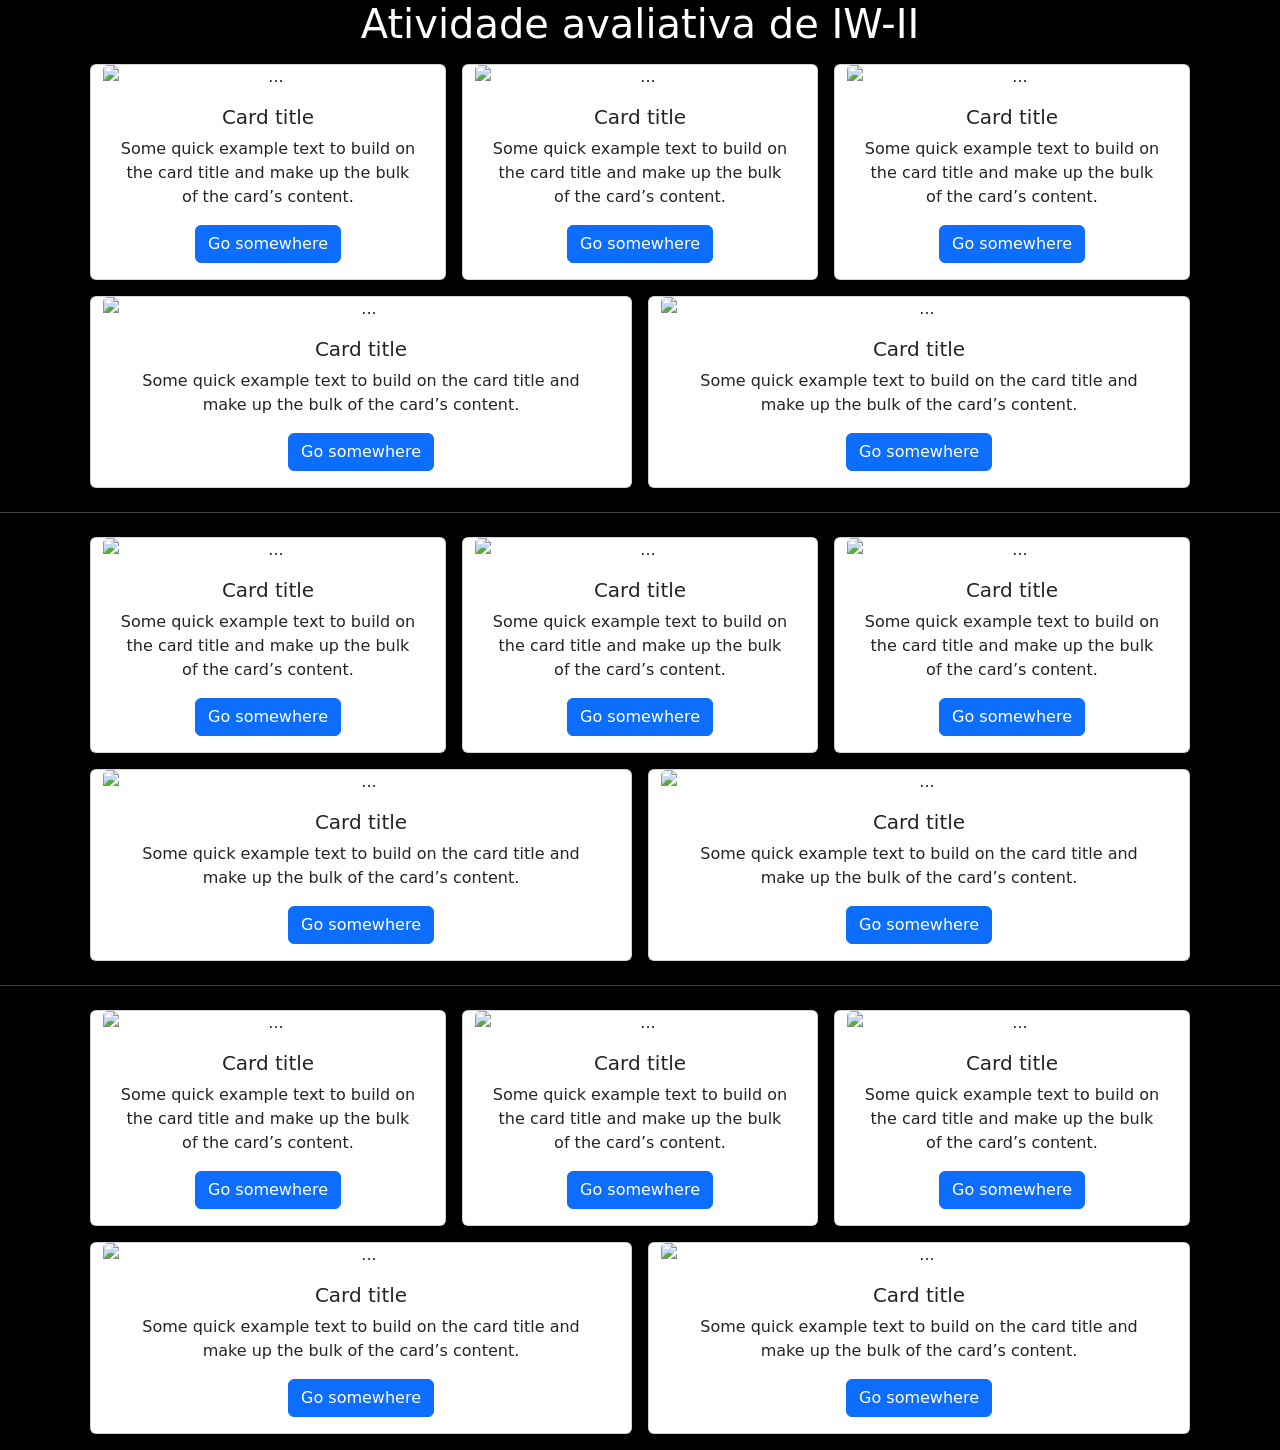
==== aula_iw2/index.html @ 53c9bd89 "Add files via upload" ====
<!DOCTYPE html>
<html lang="pt-br">

<head>
    <meta charset="UTF-8">
    <meta name="viewport" content="width=device-width, initial-scale=1.0">
    <title>Atividade avaliativa </title>
    <!-- bootstrap -->
    <link href="https://cdn.jsdelivr.net/npm/bootstrap@5.3.8/dist/css/bootstrap.min.css" rel="stylesheet"
        integrity="sha384-sRIl4kxILFvY47J16cr9ZwB07vP4J8+LH7qKQnuqkuIAvNWLzeN8tE5YBujZqJLB" crossorigin="anonymous">
    <script src="https://cdn.jsdelivr.net/npm/bootstrap@5.3.8/dist/js/bootstrap.bundle.min.js"
        integrity="sha384-FKyoEForCGlyvwx9Hj09JcYn3nv7wiPVlz7YYwJrWVcXK/BmnVDxM+D2scQbITxI"
        crossorigin="anonymous"></script>
    <!-- css e js local -->
    <link rel="stylesheet" href="style.css">
    <script src="script.js"></script>
</head>

<body style="background-color: black;">

    <h1 class="text-center " style="color: white;">Atividade avaliativa de IW-II</h1>

    <div class="row container text-center mx-auto">

        <div class="card col m-2" style="width: 18rem;">
            <img src="..." class="card-img-top" alt="...">
            <div class="card-body">
                <h5 class="card-title">Card title</h5>
                <p class="card-text">Some quick example text to build on the card title and make up the bulk of the
                    card’s content.</p>
                <a href="#" class="btn btn-primary">Go somewhere</a>
            </div>
        </div>
        <div class="card col m-2" style="width: 18rem;">
            <img src="..." class="card-img-top" alt="...">
            <div class="card-body">
                <h5 class="card-title">Card title</h5>
                <p class="card-text">Some quick example text to build on the card title and make up the bulk of the
                    card’s content.</p>
                <a href="#" class="btn btn-primary">Go somewhere</a>
            </div>
        </div>
        <div class="card col m-2" style="width: 18rem;">
            <img src="..." class="card-img-top" alt="...">
            <div class="card-body">
                <h5 class="card-title">Card title</h5>
                <p class="card-text">Some quick example text to build on the card title and make up the bulk of the
                    card’s content.</p>
                <a href="#" class="btn btn-primary">Go somewhere</a>
            </div>
        </div>
    </div>
    <div class="row container text-center mx-auto mb-2">
        <div class="card col m-2" style="width: 18rem;">
            <img src="..." class="card-img-top" alt="...">
            <div class="card-body">
                <h5 class="card-title">Card title</h5>
                <p class="card-text">Some quick example text to build on the card title and make up the bulk of the
                    card’s content.</p>
                <a href="#" class="btn btn-primary">Go somewhere</a>
            </div>
        </div>
        <div class="card col m-2" style="width: 18rem;">
            <img src="..." class="card-img-top" alt="...">
            <div class="card-body">
                <h5 class="card-title">Card title</h5>
                <p class="card-text">Some quick example text to build on the card title and make up the bulk of the
                    card’s content.</p>
                <a href="#" class="btn btn-primary">Go somewhere</a>
            </div>
        </div>
    </div>
    <hr>
    <div class="row container text-center mx-auto">

        <div class="card col m-2" style="width: 18rem;">
            <img src="..." class="card-img-top" alt="...">
            <div class="card-body">
                <h5 class="card-title">Card title</h5>
                <p class="card-text">Some quick example text to build on the card title and make up the bulk of the
                    card’s content.</p>
                <a href="#" class="btn btn-primary">Go somewhere</a>
            </div>
        </div>
        <div class="card col m-2" style="width: 18rem;">
            <img src="..." class="card-img-top" alt="...">
            <div class="card-body">
                <h5 class="card-title">Card title</h5>
                <p class="card-text">Some quick example text to build on the card title and make up the bulk of the
                    card’s content.</p>
                <a href="#" class="btn btn-primary">Go somewhere</a>
            </div>
        </div>
        <div class="card col m-2" style="width: 18rem;">
            <img src="..." class="card-img-top" alt="...">
            <div class="card-body">
                <h5 class="card-title">Card title</h5>
                <p class="card-text">Some quick example text to build on the card title and make up the bulk of the
                    card’s content.</p>
                <a href="#" class="btn btn-primary">Go somewhere</a>
            </div>
        </div>
    </div>
    <div class="row container text-center mx-auto mb-2">
        <div class="card col m-2" style="width: 18rem;">
            <img src="..." class="card-img-top" alt="...">
            <div class="card-body">
                <h5 class="card-title">Card title</h5>
                <p class="card-text">Some quick example text to build on the card title and make up the bulk of the
                    card’s content.</p>
                <a href="#" class="btn btn-primary">Go somewhere</a>
            </div>
        </div>
        <div class="card col m-2" style="width: 18rem;">
            <img src="..." class="card-img-top" alt="...">
            <div class="card-body">
                <h5 class="card-title">Card title</h5>
                <p class="card-text">Some quick example text to build on the card title and make up the bulk of the
                    card’s content.</p>
                <a href="#" class="btn btn-primary">Go somewhere</a>
            </div>
        </div>
    </div>
    <hr>
    <div class="row container text-center mx-auto">

        <div class="card col m-2" style="width: 18rem;">
            <img src="..." class="card-img-top" alt="...">
            <div class="card-body">
                <h5 class="card-title">Card title</h5>
                <p class="card-text">Some quick example text to build on the card title and make up the bulk of the
                    card’s content.</p>
                <a href="#" class="btn btn-primary">Go somewhere</a>
            </div>
        </div>
        <div class="card col m-2" style="width: 18rem;">
            <img src="..." class="card-img-top" alt="...">
            <div class="card-body">
                <h5 class="card-title">Card title</h5>
                <p class="card-text">Some quick example text to build on the card title and make up the bulk of the
                    card’s content.</p>
                <a href="#" class="btn btn-primary">Go somewhere</a>
            </div>
        </div>
        <div class="card col m-2" style="width: 18rem;">
            <img src="..." class="card-img-top" alt="...">
            <div class="card-body">
                <h5 class="card-title">Card title</h5>
                <p class="card-text">Some quick example text to build on the card title and make up the bulk of the
                    card’s content.</p>
                <a href="#" class="btn btn-primary">Go somewhere</a>
            </div>
        </div>
    </div>
    <div class="row container text-center mx-auto mb-2">
        <div class="card col m-2" style="width: 18rem;">
            <img src="..." class="card-img-top" alt="...">
            <div class="card-body">
                <h5 class="card-title">Card title</h5>
                <p class="card-text">Some quick example text to build on the card title and make up the bulk of the
                    card’s content.</p>
                <a href="#" class="btn btn-primary">Go somewhere</a>
            </div>
        </div>
        <div class="card col m-2" style="width: 18rem;">
            <img src="..." class="card-img-top" alt="...">
            <div class="card-body">
                <h5 class="card-title">Card title</h5>
                <p class="card-text">Some quick example text to build on the card title and make up the bulk of the
                    card’s content.</p>
                <a href="#" class="btn btn-primary">Go somewhere</a>
            </div>
        </div>
    </div>
</body>

</html>
---- aula_iw2/style.css ----
hr{
    color: white;
}
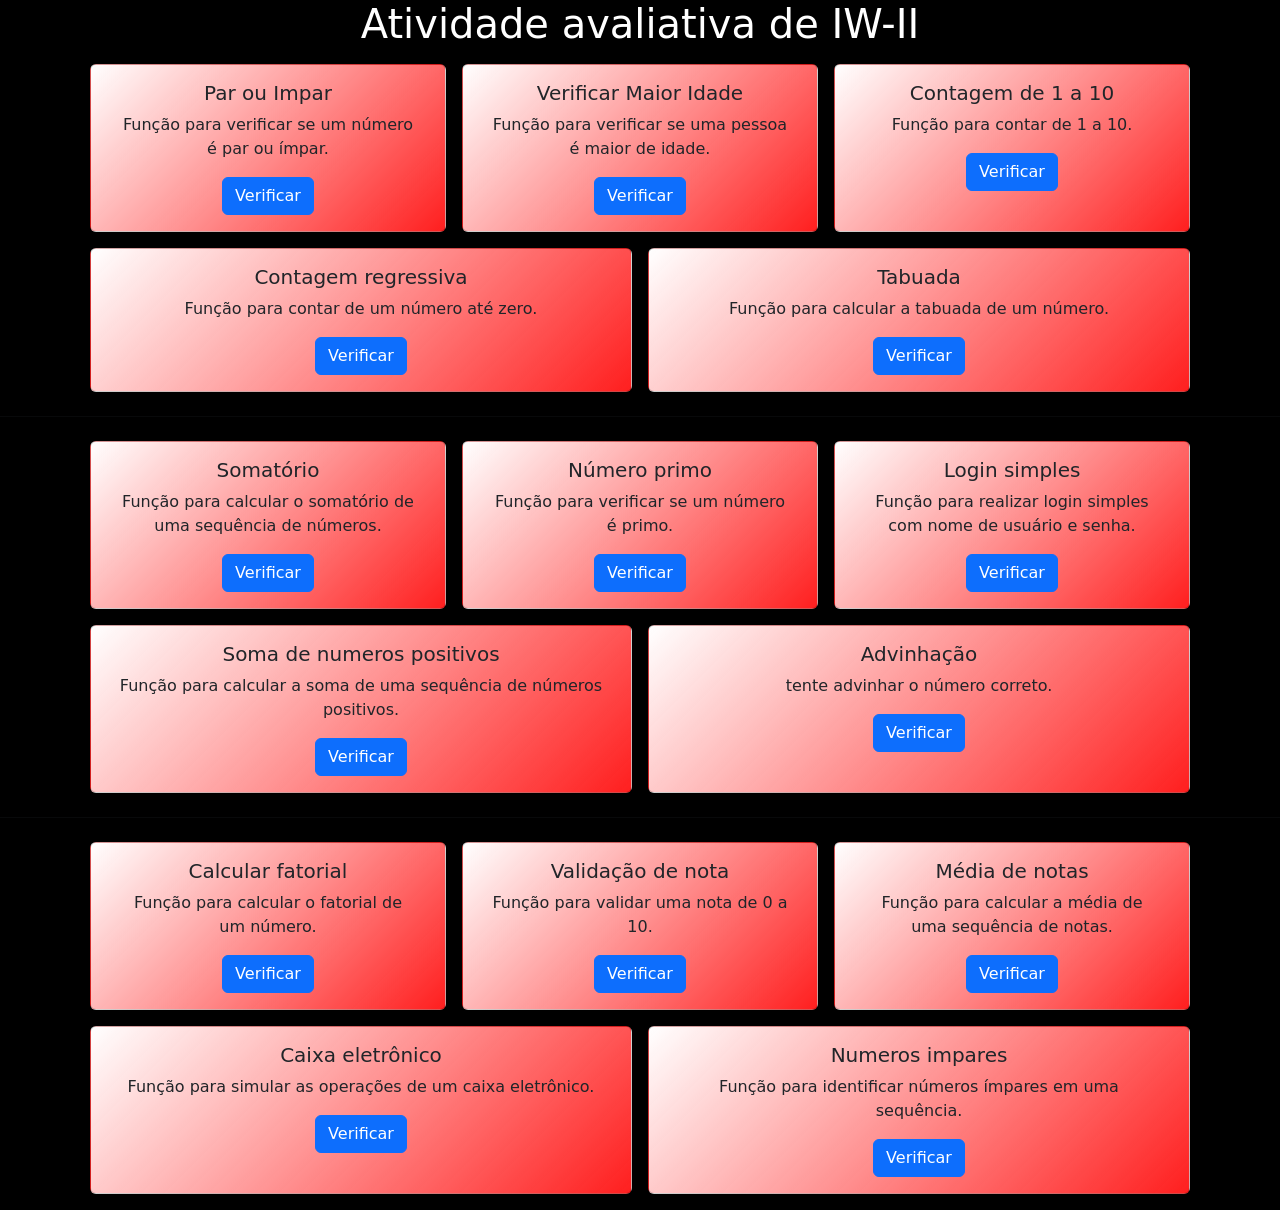
==== commit 10ed2052: "nao acabei" ====
--- a/aula_iw2/index.html
+++ b/aula_iw2/index.html
@@ -5,6 +5,7 @@
     <meta charset="UTF-8">
     <meta name="viewport" content="width=device-width, initial-scale=1.0">
     <title>Atividade avaliativa </title>
+    <link rel="stylesheet" href="style.css">
     <!-- bootstrap -->
     <link href="https://cdn.jsdelivr.net/npm/bootstrap@5.3.8/dist/css/bootstrap.min.css" rel="stylesheet"
         integrity="sha384-sRIl4kxILFvY47J16cr9ZwB07vP4J8+LH7qKQnuqkuIAvNWLzeN8tE5YBujZqJLB" crossorigin="anonymous">
@@ -12,7 +13,6 @@
         integrity="sha384-FKyoEForCGlyvwx9Hj09JcYn3nv7wiPVlz7YYwJrWVcXK/BmnVDxM+D2scQbITxI"
         crossorigin="anonymous"></script>
     <!-- css e js local -->
-    <link rel="stylesheet" href="style.css">
     <script src="script.js"></script>
 </head>
 
@@ -21,154 +21,136 @@
     <h1 class="text-center " style="color: white;">Atividade avaliativa de IW-II</h1>
 
     <div class="row container text-center mx-auto">
-
+        <!-- PRIMEIRO CARD -->
         <div class="card col m-2" style="width: 18rem;">
-            <img src="..." class="card-img-top" alt="...">
             <div class="card-body">
-                <h5 class="card-title">Card title</h5>
-                <p class="card-text">Some quick example text to build on the card title and make up the bulk of the
-                    card’s content.</p>
-                <a href="#" class="btn btn-primary">Go somewhere</a>
+                <h5 class="card-title">Par ou Impar</h5>
+                <p class="card-text">Função para verificar se um número é par ou ímpar.</p>
+                <button class="btn btn-primary" onclick="verificarParOuImpar()">Verificar</button>
             </div>
         </div>
+        <!-- SEGUNDO CARD -->
         <div class="card col m-2" style="width: 18rem;">
-            <img src="..." class="card-img-top" alt="...">
             <div class="card-body">
-                <h5 class="card-title">Card title</h5>
-                <p class="card-text">Some quick example text to build on the card title and make up the bulk of the
-                    card’s content.</p>
-                <a href="#" class="btn btn-primary">Go somewhere</a>
+                <h5 class="card-title">Verificar Maior Idade</h5>
+                <p class="card-text">Função para verificar se uma pessoa é maior de idade.</p>
+                <button class="btn btn-primary" onclick="verificarMaioridade()">Verificar</button>
             </div>
         </div>
+        <!-- TERCEIRO CARD -->
         <div class="card col m-2" style="width: 18rem;">
-            <img src="..." class="card-img-top" alt="...">
             <div class="card-body">
-                <h5 class="card-title">Card title</h5>
-                <p class="card-text">Some quick example text to build on the card title and make up the bulk of the
-                    card’s content.</p>
-                <a href="#" class="btn btn-primary">Go somewhere</a>
+                <h5 class="card-title">Contagem de 1 a 10</h5>
+                <p class="card-text">Função para contar de 1 a 10.</p>
+                <button class="btn btn-primary" onclick="contarAteDez()">Verificar</button>
             </div>
         </div>
     </div>
     <div class="row container text-center mx-auto mb-2">
+        <!-- QUARTO CARD -->
         <div class="card col m-2" style="width: 18rem;">
-            <img src="..." class="card-img-top" alt="...">
             <div class="card-body">
-                <h5 class="card-title">Card title</h5>
-                <p class="card-text">Some quick example text to build on the card title and make up the bulk of the
-                    card’s content.</p>
-                <a href="#" class="btn btn-primary">Go somewhere</a>
+                <h5 class="card-title">Contagem regressiva</h5>
+                <p class="card-text">Função para contar de um número até zero.</p>
+                <button class="btn btn-primary" onclick="contagemRegressiva()">Verificar</button>
             </div>
         </div>
+        <!-- QUINTO CARD -->
         <div class="card col m-2" style="width: 18rem;">
-            <img src="..." class="card-img-top" alt="...">
             <div class="card-body">
-                <h5 class="card-title">Card title</h5>
-                <p class="card-text">Some quick example text to build on the card title and make up the bulk of the
-                    card’s content.</p>
-                <a href="#" class="btn btn-primary">Go somewhere</a>
+                <h5 class="card-title">Tabuada</h5>
+                <p class="card-text">Função para calcular a tabuada de um número.</p>
+                <button class="btn btn-primary" onclick="gerarTabuada()">Verificar</button>
             </div>
         </div>
     </div>
     <hr>
     <div class="row container text-center mx-auto">
-
+        <!-- SEXTO CARD -->
         <div class="card col m-2" style="width: 18rem;">
-            <img src="..." class="card-img-top" alt="...">
             <div class="card-body">
-                <h5 class="card-title">Card title</h5>
-                <p class="card-text">Some quick example text to build on the card title and make up the bulk of the
-                    card’s content.</p>
-                <a href="#" class="btn btn-primary">Go somewhere</a>
+                <h5 class="card-title">Somatório</h5>
+                <p class="card-text">Função para calcular o somatório de uma sequência de números.</p>
+                <button class="btn btn-primary" onclick="calcularSomatorio()">Verificar</button>
             </div>
         </div>
+        <!-- SÉTIMO CARD -->
         <div class="card col m-2" style="width: 18rem;">
-            <img src="..." class="card-img-top" alt="...">
             <div class="card-body">
-                <h5 class="card-title">Card title</h5>
-                <p class="card-text">Some quick example text to build on the card title and make up the bulk of the
-                    card’s content.</p>
-                <a href="#" class="btn btn-primary">Go somewhere</a>
+                <h5 class="card-title">Número primo</h5>
+                <p class="card-text">Função para verificar se um número é primo.</p>
+                <button class="btn btn-primary" onclick="verificarPrimo()">Verificar</button>
             </div>
         </div>
+        <!-- OITAVO CARD -->
         <div class="card col m-2" style="width: 18rem;">
-            <img src="..." class="card-img-top" alt="...">
             <div class="card-body">
-                <h5 class="card-title">Card title</h5>
-                <p class="card-text">Some quick example text to build on the card title and make up the bulk of the
-                    card’s content.</p>
-                <a href="#" class="btn btn-primary">Go somewhere</a>
+                <h5 class="card-title">Login simples</h5>
+                <p class="card-text">Função para realizar login simples com nome de usuário e senha.</p>
+                <button class="btn btn-primary" onclick="realizarLogin()">Verificar</button>
             </div>
         </div>
     </div>
     <div class="row container text-center mx-auto mb-2">
+        <!-- NONO CARD -->
         <div class="card col m-2" style="width: 18rem;">
-            <img src="..." class="card-img-top" alt="...">
             <div class="card-body">
-                <h5 class="card-title">Card title</h5>
-                <p class="card-text">Some quick example text to build on the card title and make up the bulk of the
-                    card’s content.</p>
-                <a href="#" class="btn btn-primary">Go somewhere</a>
+                <h5 class="card-title">Soma de numeros positivos</h5>
+                <p class="card-text">Função para calcular a soma de uma sequência de números positivos.</p>
+                <button class="btn btn-primary" onclick="somarPositivos()">Verificar</button>
             </div>
         </div>
+        <!-- DÉCIMO CARD -->
         <div class="card col m-2" style="width: 18rem;">
-            <img src="..." class="card-img-top" alt="...">
             <div class="card-body">
-                <h5 class="card-title">Card title</h5>
-                <p class="card-text">Some quick example text to build on the card title and make up the bulk of the
-                    card’s content.</p>
-                <a href="#" class="btn btn-primary">Go somewhere</a>
+                <h5 class="card-title">Advinhação</h5>
+                <p class="card-text">tente advinhar o número correto.</p>
+                <button class="btn btn-primary" onclick="jogoAdivinhacao()">Verificar</button>
             </div>
         </div>
     </div>
     <hr>
     <div class="row container text-center mx-auto">
-
+        <!-- DÉCIMO PRIMEIRO CARD -->
         <div class="card col m-2" style="width: 18rem;">
-            <img src="..." class="card-img-top" alt="...">
             <div class="card-body">
-                <h5 class="card-title">Card title</h5>
-                <p class="card-text">Some quick example text to build on the card title and make up the bulk of the
-                    card’s content.</p>
-                <a href="#" class="btn btn-primary">Go somewhere</a>
+                <h5 class="card-title">Calcular fatorial</h5>
+                <p class="card-text">Função para calcular o fatorial de um número.</p>
+                <button class="btn btn-primary" onclick="calcularFatorial()">Verificar</button>
             </div>
         </div>
+        <!-- DÉCIMO SEGUNDO CARD -->
         <div class="card col m-2" style="width: 18rem;">
-            <img src="..." class="card-img-top" alt="...">
             <div class="card-body">
-                <h5 class="card-title">Card title</h5>
-                <p class="card-text">Some quick example text to build on the card title and make up the bulk of the
-                    card’s content.</p>
-                <a href="#" class="btn btn-primary">Go somewhere</a>
+                <h5 class="card-title">Validação de nota</h5>
+                <p class="card-text">Função para validar uma nota de 0 a 10.</p>
+                <button class="btn btn-primary" onclick="validarNota()">Verificar</button>
             </div>
         </div>
+        <!-- DÉCIMO TERCEIRO CARD -->
         <div class="card col m-2" style="width: 18rem;">
-            <img src="..." class="card-img-top" alt="...">
             <div class="card-body">
-                <h5 class="card-title">Card title</h5>
-                <p class="card-text">Some quick example text to build on the card title and make up the bulk of the
-                    card’s content.</p>
-                <a href="#" class="btn btn-primary">Go somewhere</a>
+                <h5 class="card-title">Média de notas</h5>
+                <p class="card-text">Função para calcular a média de uma sequência de notas.</p>
+                <button class="btn btn-primary" onclick="verificarAprovacao()">Verificar</button>
             </div>
         </div>
     </div>
     <div class="row container text-center mx-auto mb-2">
+        <!-- DÉCIMO QUARTO CARD -->
         <div class="card col m-2" style="width: 18rem;">
-            <img src="..." class="card-img-top" alt="...">
             <div class="card-body">
-                <h5 class="card-title">Card title</h5>
-                <p class="card-text">Some quick example text to build on the card title and make up the bulk of the
-                    card’s content.</p>
-                <a href="#" class="btn btn-primary">Go somewhere</a>
+                <h5 class="card-title">Caixa eletrônico</h5>
+                <p class="card-text">Função para simular as operações de um caixa eletrônico.</p>
+                <button class="btn btn-primary" onclick="simularCaixaEletronico()">Verificar</button>
             </div>
         </div>
+        <!-- DÉCIMO QUINTO CARD -->
         <div class="card col m-2" style="width: 18rem;">
-            <img src="..." class="card-img-top" alt="...">
             <div class="card-body">
-                <h5 class="card-title">Card title</h5>
-                <p class="card-text">Some quick example text to build on the card title and make up the bulk of the
-                    card’s content.</p>
-                <a href="#" class="btn btn-primary">Go somewhere</a>
+                <h5 class="card-title">Numeros impares</h5>
+                <p class="card-text">Função para identificar números ímpares em uma sequência.</p>
+                <button class="btn btn-primary" onclick="listarImpares()">Verificar</button>
             </div>
         </div>
     </div>
--- a/aula_iw2/style.css
+++ b/aula_iw2/style.css
@@ -1,3 +1,13 @@
 hr{
     color: white;
+}
+
+.card{
+    background: linear-gradient(135deg, rgb(255, 255, 255), rgba(255, 0, 0, 0.877));
+    transition: all 5s ease;
+}
+
+.card:hover{
+    background: linear-gradient(135deg, rgba(255, 255, 255, 1), rgba(255, 255, 255, 0.3));
+    transition: all 5s ease;
 }
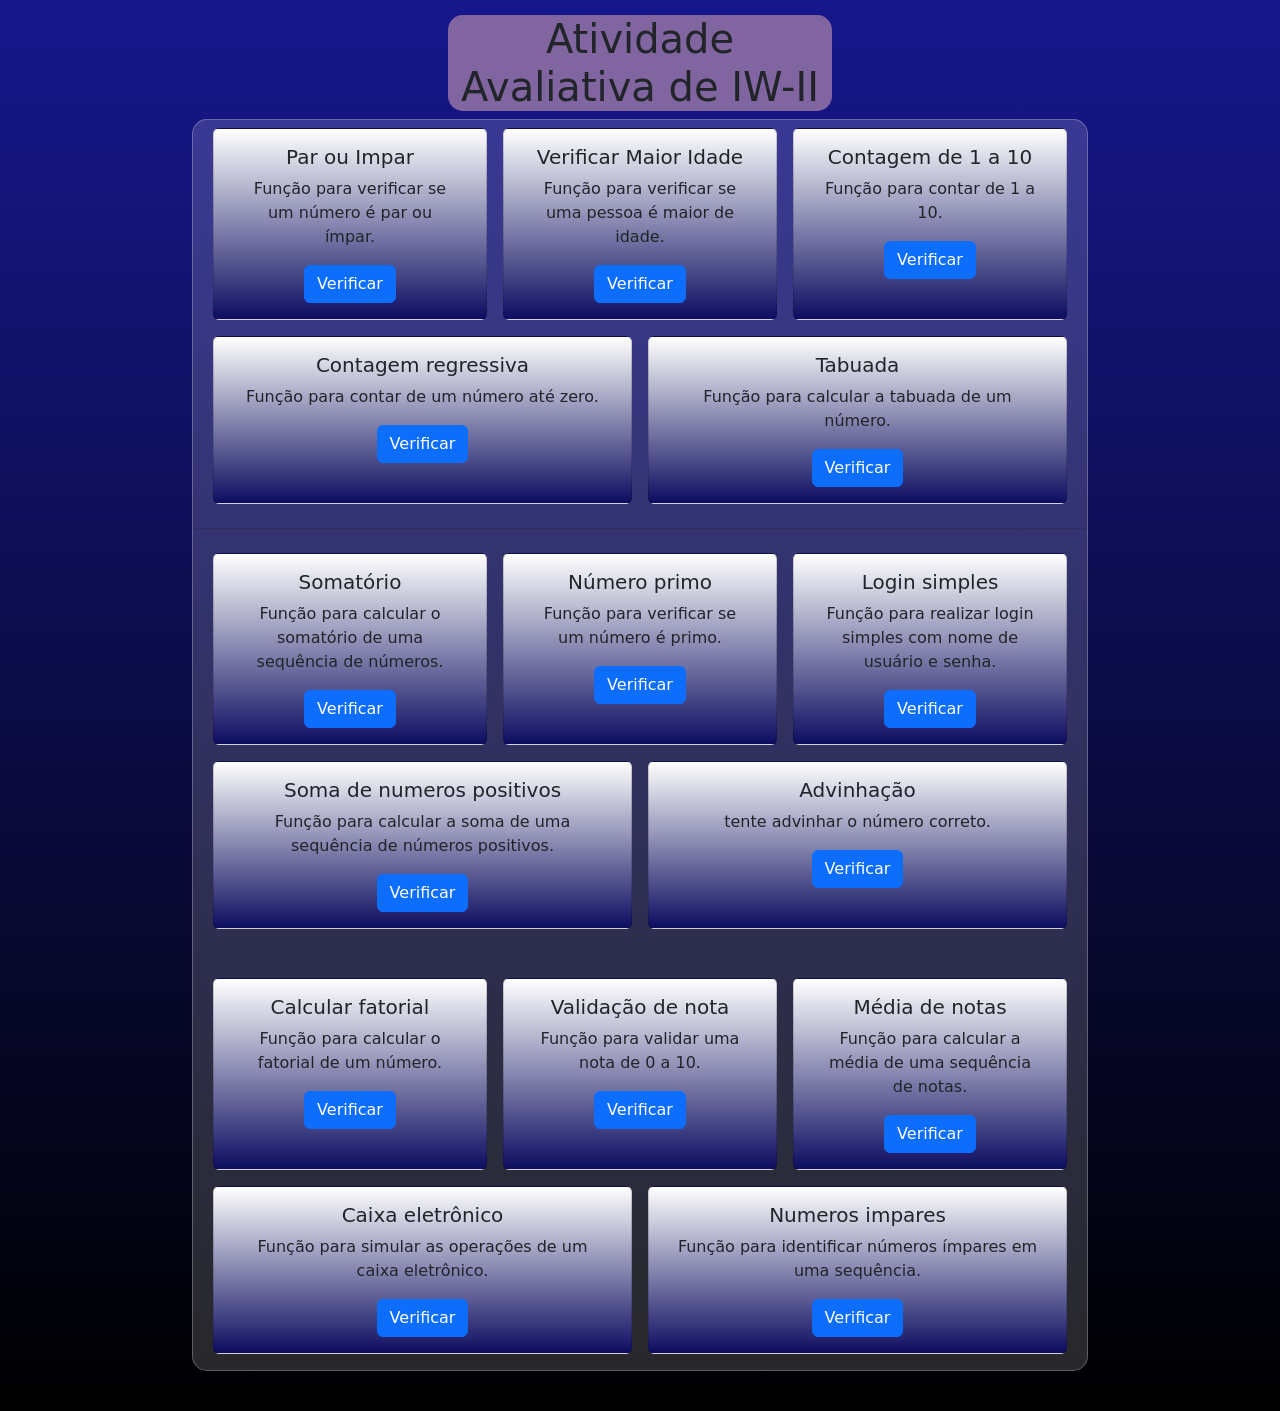
==== commit bdcf0d6d: "prova" ====
--- a/aula_iw2/index.html
+++ b/aula_iw2/index.html
@@ -16,144 +16,146 @@
     <script src="script.js"></script>
 </head>
 
-<body style="background-color: black;">
-
-    <h1 class="text-center " style="color: white;">Atividade avaliativa de IW-II</h1>
-
-    <div class="row container text-center mx-auto">
-        <!-- PRIMEIRO CARD -->
-        <div class="card col m-2" style="width: 18rem;">
-            <div class="card-body">
-                <h5 class="card-title">Par ou Impar</h5>
-                <p class="card-text">Função para verificar se um número é par ou ímpar.</p>
-                <button class="btn btn-primary" onclick="verificarParOuImpar()">Verificar</button>
+<body">
+    <div class="titulo">
+        <h1 class="text-center ">Atividade Avaliativa de IW-II</h1>
+    </div>
+    <main class="fundinho">
+        <div class="row container text-center mx-auto">
+            <!-- PRIMEIRO CARD -->
+            <div class="card col m-2" style="width: 18rem;">
+                <div class="card-body">
+                    <h5 class="card-title">Par ou Impar</h5>
+                    <p class="card-text">Função para verificar se um número é par ou ímpar.</p>
+                    <button class="btn btn-primary" onclick="verificarParOuImpar()">Verificar</button>
+                </div>
+            </div>
+            <!-- SEGUNDO CARD -->
+            <div class="card col m-2" style="width: 18rem;">
+                <div class="card-body">
+                    <h5 class="card-title">Verificar Maior Idade</h5>
+                    <p class="card-text">Função para verificar se uma pessoa é maior de idade.</p>
+                    <button class="btn btn-primary" onclick="verificarMaioridade()">Verificar</button>
+                </div>
+            </div>
+            <!-- TERCEIRO CARD -->
+            <div class="card col m-2" style="width: 18rem;">
+                <div class="card-body">
+                    <h5 class="card-title">Contagem de 1 a 10</h5>
+                    <p class="card-text">Função para contar de 1 a 10.</p>
+                    <button class="btn btn-primary" onclick="contarAteDez()">Verificar</button>
+                </div>
             </div>
         </div>
-        <!-- SEGUNDO CARD -->
-        <div class="card col m-2" style="width: 18rem;">
-            <div class="card-body">
-                <h5 class="card-title">Verificar Maior Idade</h5>
-                <p class="card-text">Função para verificar se uma pessoa é maior de idade.</p>
-                <button class="btn btn-primary" onclick="verificarMaioridade()">Verificar</button>
+        <div class="row container text-center mx-auto mb-2">
+            <!-- QUARTO CARD -->
+            <div class="card col m-2" style="width: 18rem;">
+                <div class="card-body">
+                    <h5 class="card-title">Contagem regressiva</h5>
+                    <p class="card-text">Função para contar de um número até zero.</p>
+                    <button class="btn btn-primary" onclick="contagemRegressiva()">Verificar</button>
+                </div>
+            </div>
+            <!-- QUINTO CARD -->
+            <div class="card col m-2" style="width: 18rem;">
+                <div class="card-body">
+                    <h5 class="card-title">Tabuada</h5>
+                    <p class="card-text">Função para calcular a tabuada de um número.</p>
+                    <button class="btn btn-primary" onclick="gerarTabuada()">Verificar</button>
+                </div>
             </div>
         </div>
-        <!-- TERCEIRO CARD -->
-        <div class="card col m-2" style="width: 18rem;">
-            <div class="card-body">
-                <h5 class="card-title">Contagem de 1 a 10</h5>
-                <p class="card-text">Função para contar de 1 a 10.</p>
-                <button class="btn btn-primary" onclick="contarAteDez()">Verificar</button>
+        <hr>
+        <div class="row container text-center mx-auto">
+            <!-- SEXTO CARD -->
+            <div class="card col m-2" style="width: 18rem;">
+                <div class="card-body">
+                    <h5 class="card-title">Somatório</h5>
+                    <p class="card-text">Função para calcular o somatório de uma sequência de números.</p>
+                    <button class="btn btn-primary" onclick="calcularSomatorio()">Verificar</button>
+                </div>
+            </div>
+            <!-- SÉTIMO CARD -->
+            <div class="card col m-2" style="width: 18rem;">
+                <div class="card-body">
+                    <h5 class="card-title">Número primo</h5>
+                    <p class="card-text">Função para verificar se um número é primo.</p>
+                    <button class="btn btn-primary" onclick="verificarPrimo()">Verificar</button>
+                </div>
+            </div>
+            <!-- OITAVO CARD -->
+            <div class="card col m-2" style="width: 18rem;">
+                <div class="card-body">
+                    <h5 class="card-title">Login simples</h5>
+                    <p class="card-text">Função para realizar login simples com nome de usuário e senha.</p>
+                    <button class="btn btn-primary" onclick="realizarLogin()">Verificar</button>
+                </div>
             </div>
         </div>
-    </div>
-    <div class="row container text-center mx-auto mb-2">
-        <!-- QUARTO CARD -->
-        <div class="card col m-2" style="width: 18rem;">
-            <div class="card-body">
-                <h5 class="card-title">Contagem regressiva</h5>
-                <p class="card-text">Função para contar de um número até zero.</p>
-                <button class="btn btn-primary" onclick="contagemRegressiva()">Verificar</button>
+        <div class="row container text-center mx-auto mb-2">
+            <!-- NONO CARD -->
+            <div class="card col m-2" style="width: 18rem;">
+                <div class="card-body">
+                    <h5 class="card-title">Soma de numeros positivos</h5>
+                    <p class="card-text">Função para calcular a soma de uma sequência de números positivos.</p>
+                    <button class="btn btn-primary" onclick="somarPositivos()">Verificar</button>
+                </div>
+            </div>
+            <!-- DÉCIMO CARD -->
+            <div class="card col m-2" style="width: 18rem;">
+                <div class="card-body">
+                    <h5 class="card-title">Advinhação</h5>
+                    <p class="card-text">tente advinhar o número correto.</p>
+                    <button class="btn btn-primary" onclick="jogoAdivinhacao()">Verificar</button>
+                </div>
             </div>
         </div>
-        <!-- QUINTO CARD -->
-        <div class="card col m-2" style="width: 18rem;">
-            <div class="card-body">
-                <h5 class="card-title">Tabuada</h5>
-                <p class="card-text">Função para calcular a tabuada de um número.</p>
-                <button class="btn btn-primary" onclick="gerarTabuada()">Verificar</button>
+        <hr>
+        <div class="row container text-center mx-auto">
+            <!-- DÉCIMO PRIMEIRO CARD -->
+            <div class="card col m-2" style="width: 18rem;">
+                <div class="card-body">
+                    <h5 class="card-title">Calcular fatorial</h5>
+                    <p class="card-text">Função para calcular o fatorial de um número.</p>
+                    <button class="btn btn-primary" onclick="calcularFatorial()">Verificar</button>
+                </div>
+            </div>
+            <!-- DÉCIMO SEGUNDO CARD -->
+            <div class="card col m-2" style="width: 18rem;">
+                <div class="card-body">
+                    <h5 class="card-title">Validação de nota</h5>
+                    <p class="card-text">Função para validar uma nota de 0 a 10.</p>
+                    <button class="btn btn-primary" onclick="validarNota()">Verificar</button>
+                </div>
+            </div>
+            <!-- DÉCIMO TERCEIRO CARD -->
+            <div class="card col m-2" style="width: 18rem;">
+                <div class="card-body">
+                    <h5 class="card-title">Média de notas</h5>
+                    <p class="card-text">Função para calcular a média de uma sequência de notas.</p>
+                    <button class="btn btn-primary" onclick="verificarAprovacao()">Verificar</button>
+                </div>
             </div>
         </div>
-    </div>
-    <hr>
-    <div class="row container text-center mx-auto">
-        <!-- SEXTO CARD -->
-        <div class="card col m-2" style="width: 18rem;">
-            <div class="card-body">
-                <h5 class="card-title">Somatório</h5>
-                <p class="card-text">Função para calcular o somatório de uma sequência de números.</p>
-                <button class="btn btn-primary" onclick="calcularSomatorio()">Verificar</button>
+        <div class="row container text-center mx-auto mb-2">
+            <!-- DÉCIMO QUARTO CARD -->
+            <div class="card col m-2" style="width: 18rem;">
+                <div class="card-body">
+                    <h5 class="card-title">Caixa eletrônico</h5>
+                    <p class="card-text">Função para simular as operações de um caixa eletrônico.</p>
+                    <button class="btn btn-primary" onclick="simularCaixaEletronico()">Verificar</button>
+                </div>
+            </div>
+            <!-- DÉCIMO QUINTO CARD -->
+            <div class="card col m-2" style="width: 18rem;">
+                <div class="card-body">
+                    <h5 class="card-title">Numeros impares</h5>
+                    <p class="card-text">Função para identificar números ímpares em uma sequência.</p>
+                    <button class="btn btn-primary" onclick="listarImpares()">Verificar</button>
+                </div>
             </div>
         </div>
-        <!-- SÉTIMO CARD -->
-        <div class="card col m-2" style="width: 18rem;">
-            <div class="card-body">
-                <h5 class="card-title">Número primo</h5>
-                <p class="card-text">Função para verificar se um número é primo.</p>
-                <button class="btn btn-primary" onclick="verificarPrimo()">Verificar</button>
-            </div>
-        </div>
-        <!-- OITAVO CARD -->
-        <div class="card col m-2" style="width: 18rem;">
-            <div class="card-body">
-                <h5 class="card-title">Login simples</h5>
-                <p class="card-text">Função para realizar login simples com nome de usuário e senha.</p>
-                <button class="btn btn-primary" onclick="realizarLogin()">Verificar</button>
-            </div>
-        </div>
-    </div>
-    <div class="row container text-center mx-auto mb-2">
-        <!-- NONO CARD -->
-        <div class="card col m-2" style="width: 18rem;">
-            <div class="card-body">
-                <h5 class="card-title">Soma de numeros positivos</h5>
-                <p class="card-text">Função para calcular a soma de uma sequência de números positivos.</p>
-                <button class="btn btn-primary" onclick="somarPositivos()">Verificar</button>
-            </div>
-        </div>
-        <!-- DÉCIMO CARD -->
-        <div class="card col m-2" style="width: 18rem;">
-            <div class="card-body">
-                <h5 class="card-title">Advinhação</h5>
-                <p class="card-text">tente advinhar o número correto.</p>
-                <button class="btn btn-primary" onclick="jogoAdivinhacao()">Verificar</button>
-            </div>
-        </div>
-    </div>
-    <hr>
-    <div class="row container text-center mx-auto">
-        <!-- DÉCIMO PRIMEIRO CARD -->
-        <div class="card col m-2" style="width: 18rem;">
-            <div class="card-body">
-                <h5 class="card-title">Calcular fatorial</h5>
-                <p class="card-text">Função para calcular o fatorial de um número.</p>
-                <button class="btn btn-primary" onclick="calcularFatorial()">Verificar</button>
-            </div>
-        </div>
-        <!-- DÉCIMO SEGUNDO CARD -->
-        <div class="card col m-2" style="width: 18rem;">
-            <div class="card-body">
-                <h5 class="card-title">Validação de nota</h5>
-                <p class="card-text">Função para validar uma nota de 0 a 10.</p>
-                <button class="btn btn-primary" onclick="validarNota()">Verificar</button>
-            </div>
-        </div>
-        <!-- DÉCIMO TERCEIRO CARD -->
-        <div class="card col m-2" style="width: 18rem;">
-            <div class="card-body">
-                <h5 class="card-title">Média de notas</h5>
-                <p class="card-text">Função para calcular a média de uma sequência de notas.</p>
-                <button class="btn btn-primary" onclick="verificarAprovacao()">Verificar</button>
-            </div>
-        </div>
-    </div>
-    <div class="row container text-center mx-auto mb-2">
-        <!-- DÉCIMO QUARTO CARD -->
-        <div class="card col m-2" style="width: 18rem;">
-            <div class="card-body">
-                <h5 class="card-title">Caixa eletrônico</h5>
-                <p class="card-text">Função para simular as operações de um caixa eletrônico.</p>
-                <button class="btn btn-primary" onclick="simularCaixaEletronico()">Verificar</button>
-            </div>
-        </div>
-        <!-- DÉCIMO QUINTO CARD -->
-        <div class="card col m-2" style="width: 18rem;">
-            <div class="card-body">
-                <h5 class="card-title">Numeros impares</h5>
-                <p class="card-text">Função para identificar números ímpares em uma sequência.</p>
-                <button class="btn btn-primary" onclick="listarImpares()">Verificar</button>
-            </div>
-        </div>
-    </div>
+    </main>
 </body>
 
 </html>
--- a/aula_iw2/style.css
+++ b/aula_iw2/style.css
@@ -1,13 +1,38 @@
+body{
+    background: linear-gradient(to bottom,rgb(23, 23, 141), black);
+}
+
 hr{
     color: white;
 }
 
 .card{
-    background: linear-gradient(135deg, rgb(255, 255, 255), rgba(255, 0, 0, 0.877));
-    transition: all 5s ease;
+    background: linear-gradient(to bottom, rgb(255, 255, 255), rgb(13, 13, 97));
+    transition: all 0.3s ease;
 }
 
 .card:hover{
-    background: linear-gradient(135deg, rgba(255, 255, 255, 1), rgba(255, 255, 255, 0.3));
-    transition: all 5s ease;
+    transform: translateY(-10px) scale(0.95);
+
+}
+.titulo{
+    background-color: rgb(129, 101, 161);
+    width: 30%;
+    margin: auto;
+    border-radius: 15px;
+    margin-top: 15px;
+    transition: 0.3s ease;
+}
+
+.titulo:hover{
+    transform: translateY(-5px) scale(1);
+    transition: 0.3s ease;
+}
+.fundinho{
+    background-color: rgba(255, 255, 255, 0.158);
+    width: 70%;
+    margin: auto;
+    border-radius: 15px;
+    border: 1px solid rgba(255, 255, 255, 0.25);
+    margin-bottom: 40px;
 }
